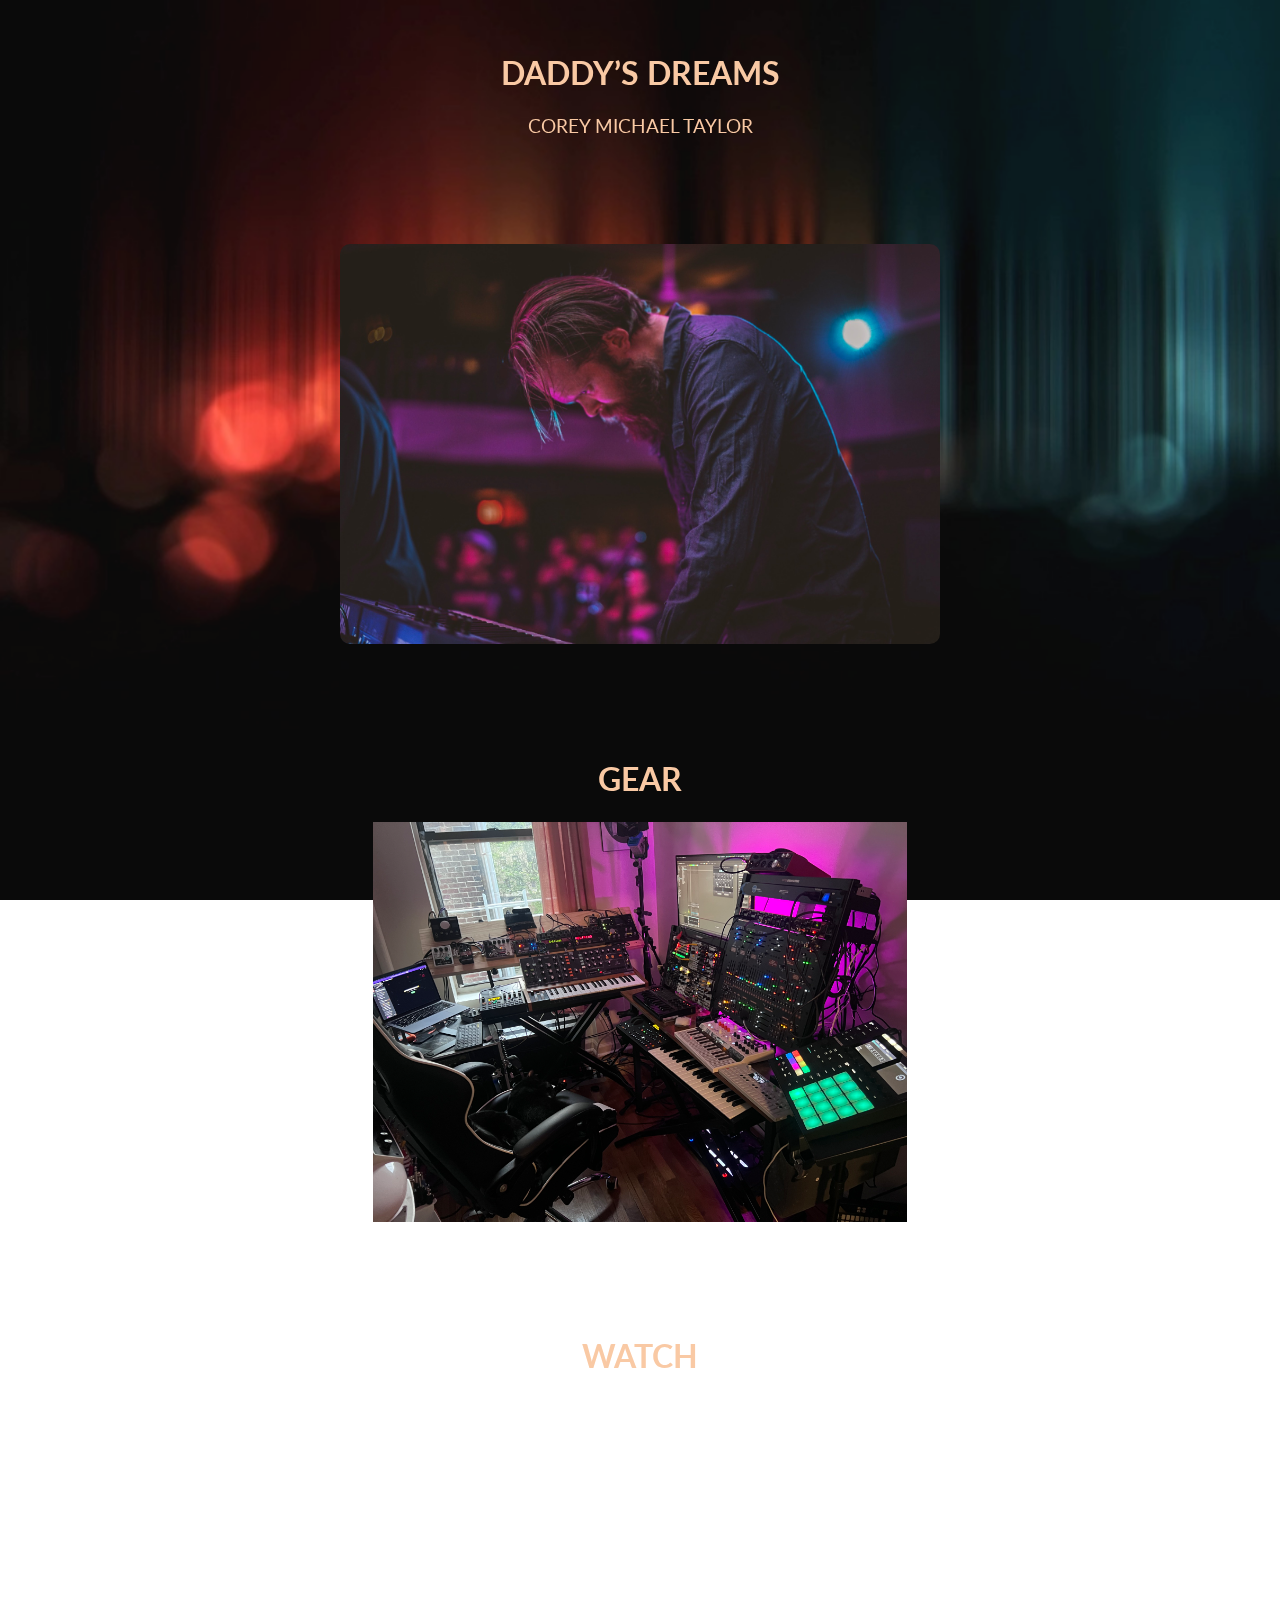
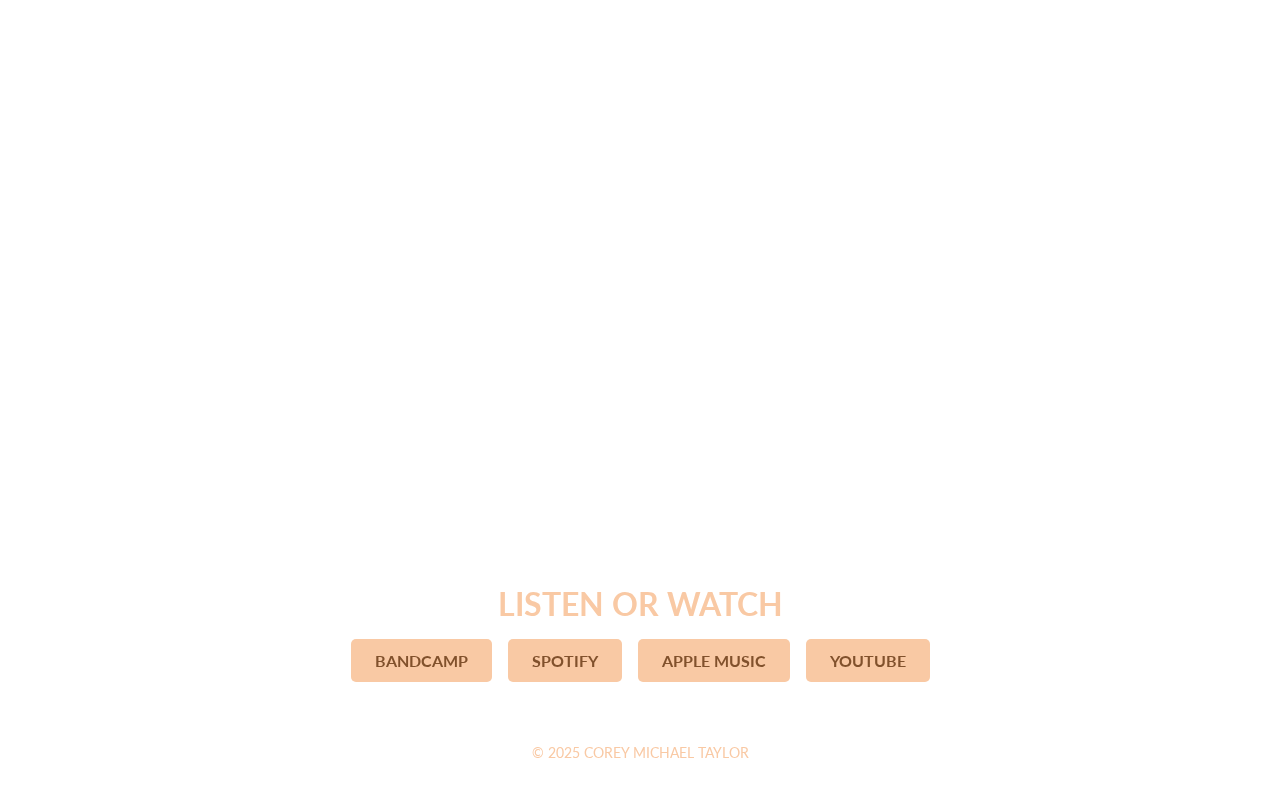
==== index.html @ fe7ff9eb "Update index.html" ====
<!DOCTYPE html>
<html lang="en">
<head>
  <meta charset="UTF-8" />
  <meta name="viewport" content="width=device-width, initial-scale=1.0"/>
  <title>Daddy’s Dreams | Corey Michael Taylor</title>
  <link href="https://fonts.googleapis.com/css2?family=Lato&display=swap" rel="stylesheet">
  <link rel="stylesheet" href="styles.css" />
</head>
<body>
  <div class="background"></div>

  <header>
    <h1>Daddy’s Dreams</h1>
    <p class="subtitle">Corey Michael Taylor</p>
  </header>

  <main>

    <!-- Artist Section -->
    <section class="hero">
      <img src="your-photo.jpg" alt="Corey Michael Taylor" class="media-item artist-photo" />
    </section>

    <!-- Gear Rack Section -->
    <section class="gear">
      <h2>Gear</h2>
      <img src="your-gear.jpg" alt="Studio Setup" class="media-item gear-photo" />
    </section>

    <!-- YouTube Video Section -->
    <section class="video">
  <h2>Watch</h2>
  <div class="video-container">
    <iframe 
      src="https://www.youtube.com/embed/ygEtELE8oko" 
      title="YouTube video player" 
      frameborder="0" 
      allow="accelerometer; autoplay; clipboard-write; encrypted-media; gyroscope; picture-in-picture" 
      allowfullscreen>
    </iframe>
  </div>
</section> 
    
    <!-- Streaming Links -->
   <section class="links">
  <h2>Listen or Watch</h2>
  <div class="buttons">
    <a href="https://daddysdreams.bandcamp.com" target="_blank" class="btn">Bandcamp</a>
    <a href="https://open.spotify.com/artist/6iEpKdnoOSKTkx4CukXvvy?si=j7G9SzTITCKkiD9bbLDvew" target="_blank" class="btn">Spotify</a>
    <a href="https://music.apple.com/us/artist/daddys-dreams/1742649456" target="_blank" class="btn">Apple Music</a>
    <a href="https://youtube.com/@catfizch?si=WZBeqJCY-DxHhq_T" target="_blank" class="btn">YouTube</a>
  </div>
</section>


  </main>

  <footer>
    <p>© 2025 Corey Michael Taylor</p>
  </footer>
</body>
</html>
---- styles.css ----
/* GLOBAL STYLES */
body {
  margin: 0;
  font-family: 'Lato', sans-serif;
  color: rgb(249, 201, 164); /* light orange */
  text-align: center;
  position: relative;
  overflow-x: hidden;
  text-transform: uppercase;
}

/* BACKGROUND */
.background {
  position: fixed;
  top: 0;
  left: 0;
  width: 100%;
  height: 100%;
  background-image: url('background.jpg'); /* replace with your actual file name */
  background-size: cover;
  background-position: center;
  background-repeat: no-repeat;
  background-attachment: fixed;
  z-index: -1;
  opacity: 0.96;
}

/* HEADER */
header {
  padding: 2rem 1rem;
}

.subtitle {
  font-size: 1.2rem;
  color: #f9c9a4;
}

/* MEDIA STYLING */
.media-item {
  width: 90%;
  max-width: 600px;
  height: auto;
  aspect-ratio: 3 / 2;
  object-fit: contain;
  display: block;
  margin: 1.5rem auto;
  border-radius: 10px;
}

/* VIDEO EMBED */
.video {
  padding: 2rem 1rem;
}

.video h2 {
  font-size: 2rem;
  margin-bottom: 1rem;
  color: #f9c9a4;
}

.video-container {
  position: relative;
  width: 80%;
  max-width: 800px;
  margin: 0 auto;
  padding-bottom: 56.25%; /* 16:9 ratio */
  height: 0;
  overflow: hidden;
  border-radius: 10px;
}

.video-container iframe {
  position: absolute;
  top: 0;
  left: 0;
  width: 100%;
  height: 100%;
  border: none;
  border-radius: 10px;
}

/* SECTION PADDING */
.gear, .links, .video, .hero {
  padding: 2rem 1rem;
}

h2 {
  font-size: 2rem;
  margin-bottom: 1rem;
  color: #f9c9a4;
}

/* BUTTONS */
.buttons {
  display: flex;
  justify-content: center;
  gap: 1rem;
  flex-wrap: wrap;
}

.btn {
  background-color: #f9c9a4;
  color: #81512c;
  padding: 0.75rem 1.5rem;
  text-decoration: none;
  border-radius: 5px;
  font-weight: bold;
  transition: background-color 0.3s;
  text-transform: uppercase;
}

.btn:hover {
  background-color: #eee;
}

/* FOOTER */
footer {
  padding: 1rem;
  font-size: 0.9rem;
  color: #f9c9a4;
}

/* MOBILE TWEAKS */
@media (max-width: 600px) {
  .media-item {
    width: 95%;
    aspect-ratio: auto;
  }

  h1 {
    font-size: 2rem;
  }

  .btn {
    font-size: 0.9rem;
    padding: 0.6rem 1rem;
  }
}
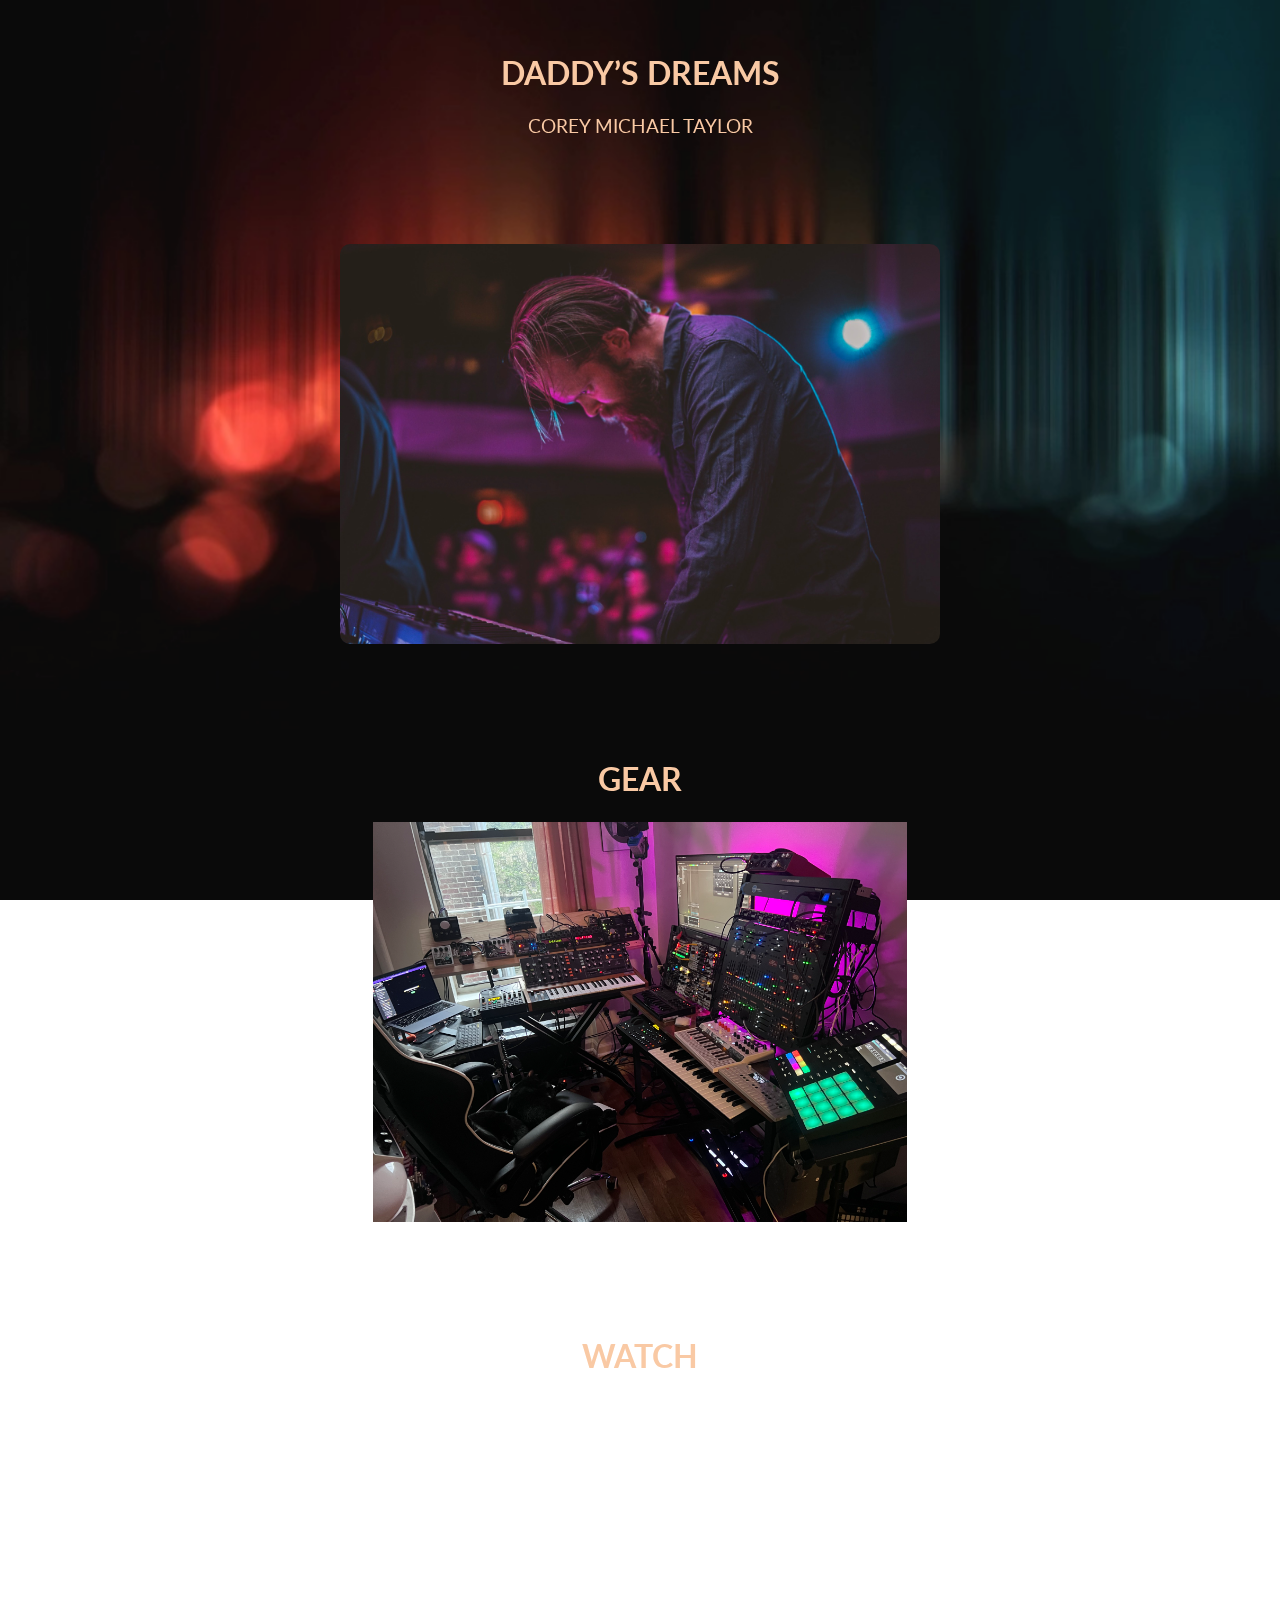
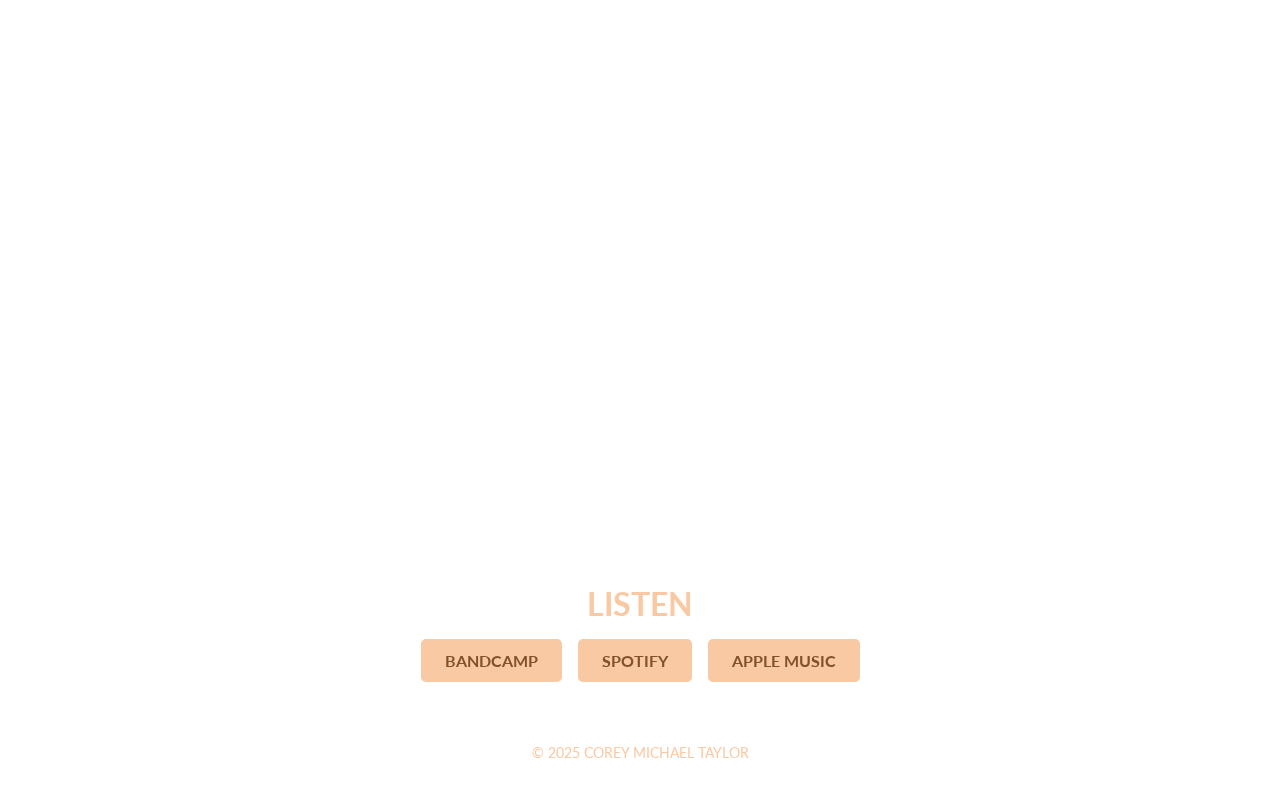
==== commit c03191f4: "Update index.html" ====
--- a/index.html
+++ b/index.html
@@ -3,7 +3,7 @@
 <head>
   <meta charset="UTF-8" />
   <meta name="viewport" content="width=device-width, initial-scale=1.0"/>
-  <title>Daddy’s Dreams | Corey Michael Taylor</title>
+  <title>Daddy’s Dreams | Electronic Music</title>
   <link href="https://fonts.googleapis.com/css2?family=Lato&display=swap" rel="stylesheet">
   <link rel="stylesheet" href="styles.css" />
 </head>
@@ -44,12 +44,11 @@
     
     <!-- Streaming Links -->
    <section class="links">
-  <h2>Listen or Watch</h2>
+  <h2>Listen</h2>
   <div class="buttons">
     <a href="https://daddysdreams.bandcamp.com" target="_blank" class="btn">Bandcamp</a>
     <a href="https://open.spotify.com/artist/6iEpKdnoOSKTkx4CukXvvy?si=j7G9SzTITCKkiD9bbLDvew" target="_blank" class="btn">Spotify</a>
     <a href="https://music.apple.com/us/artist/daddys-dreams/1742649456" target="_blank" class="btn">Apple Music</a>
-    <a href="https://youtube.com/@catfizch?si=WZBeqJCY-DxHhq_T" target="_blank" class="btn">YouTube</a>
   </div>
 </section>
 
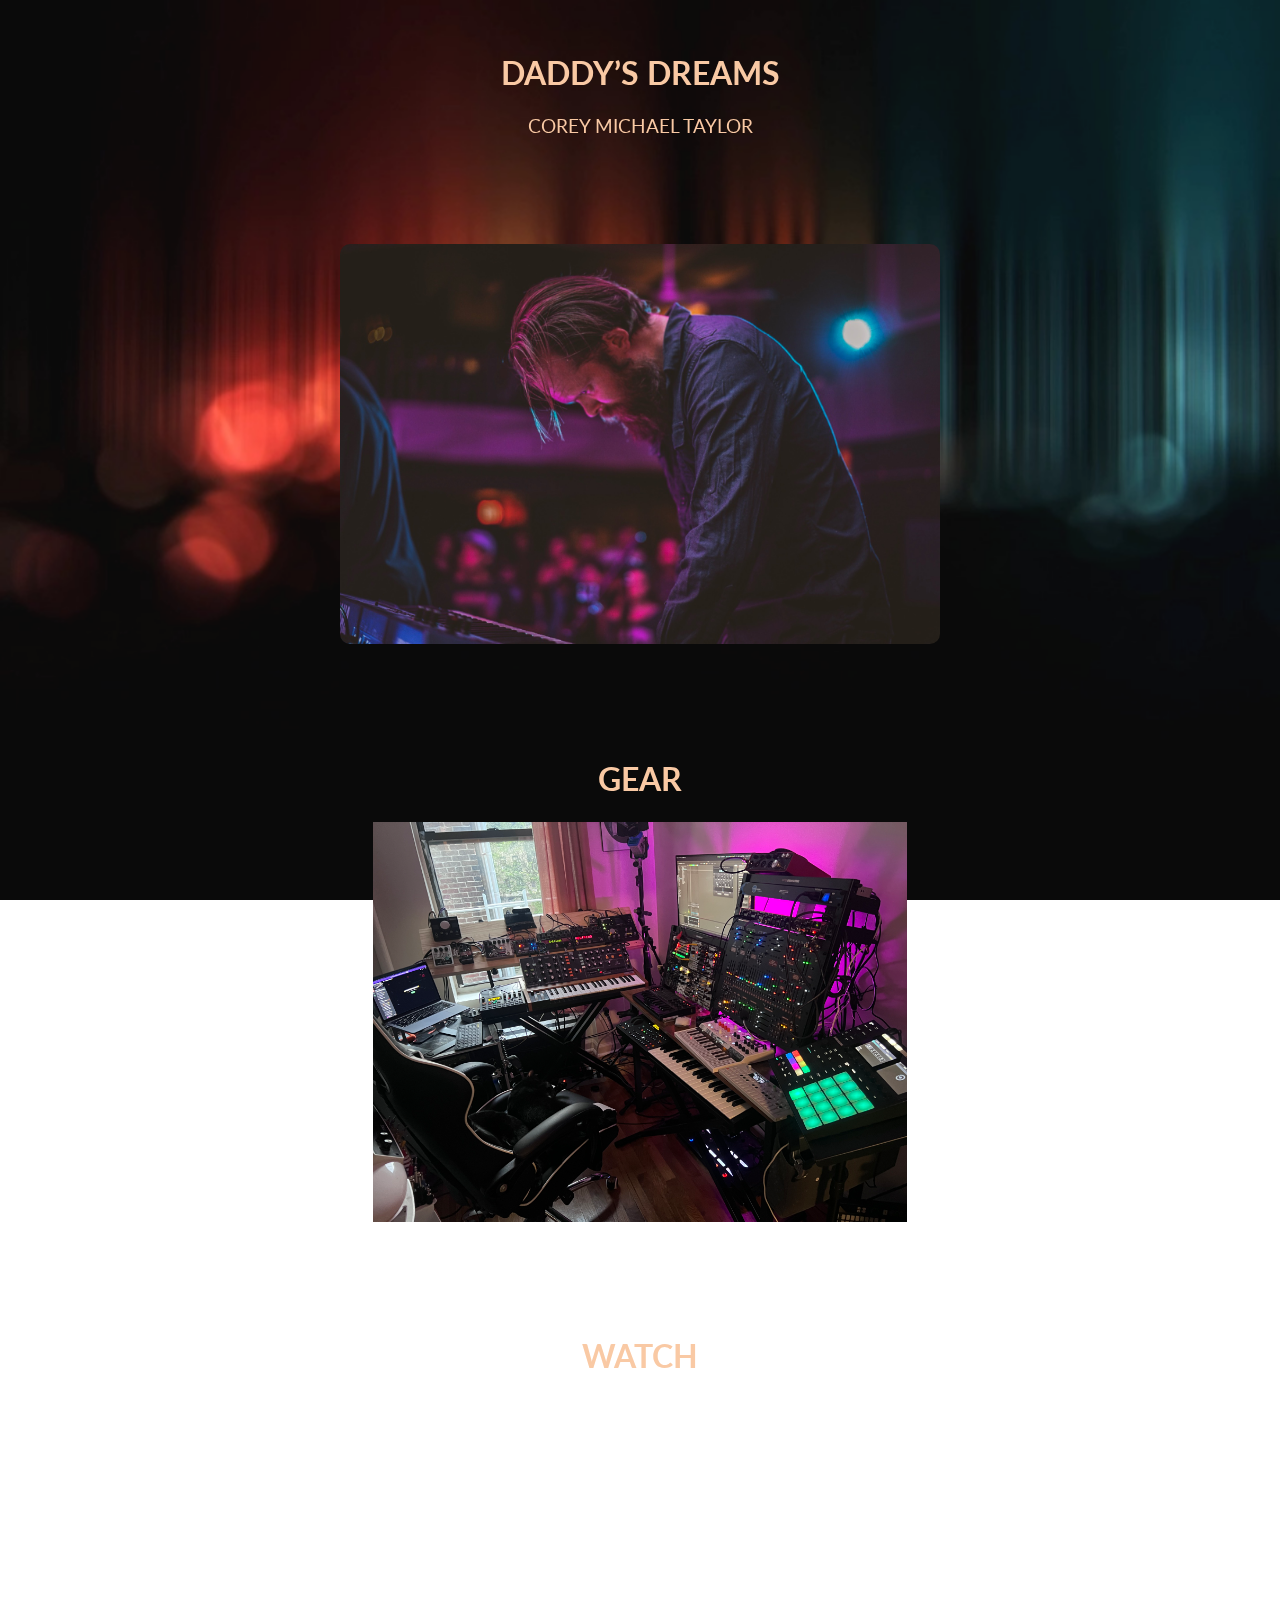
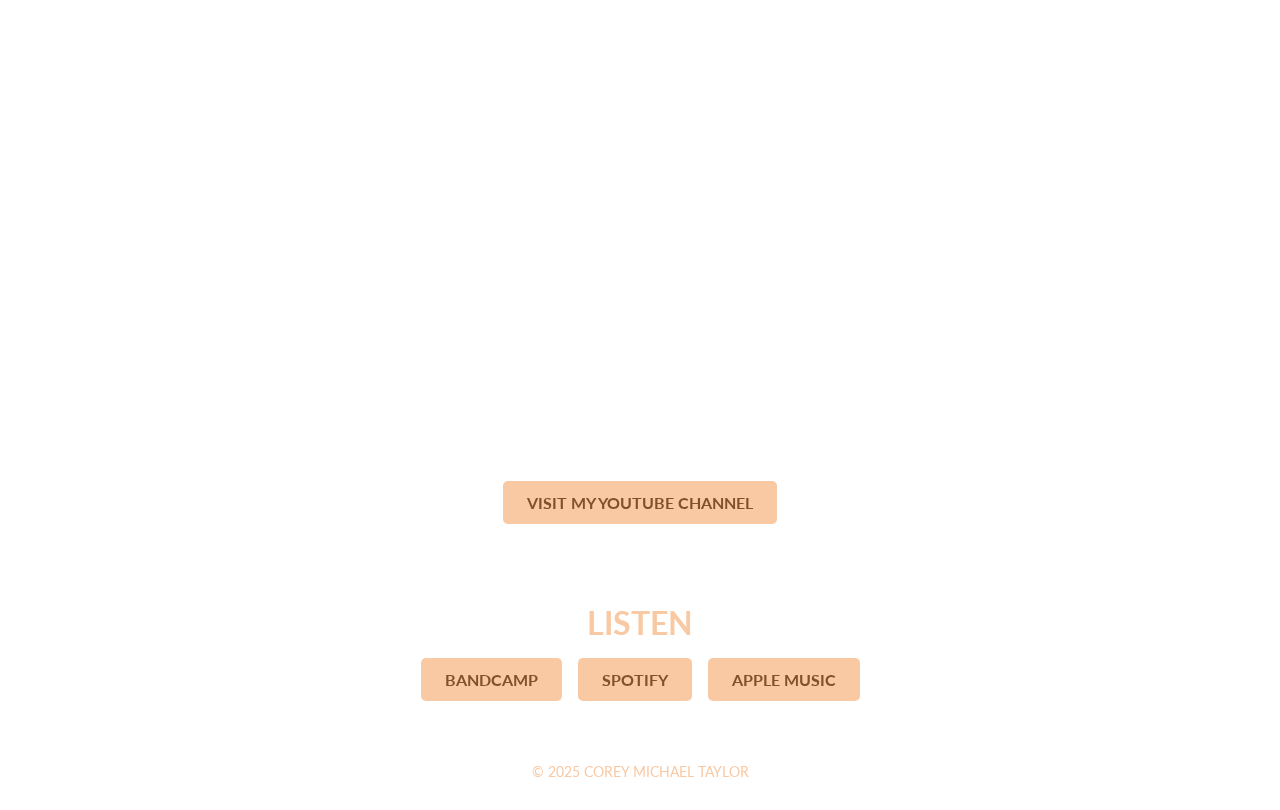
==== commit 122ce3fd: "Update index.html" ====
--- a/index.html
+++ b/index.html
@@ -40,6 +40,11 @@
       allowfullscreen>
     </iframe>
   </div>
+      <div class="video-link">
+  <a href="https://youtube.com/@catfizch" target="_blank" class="btn secondary-btn">
+    Visit My YouTube Channel
+  </a>
+</div>
 </section> 
     
     <!-- Streaming Links -->
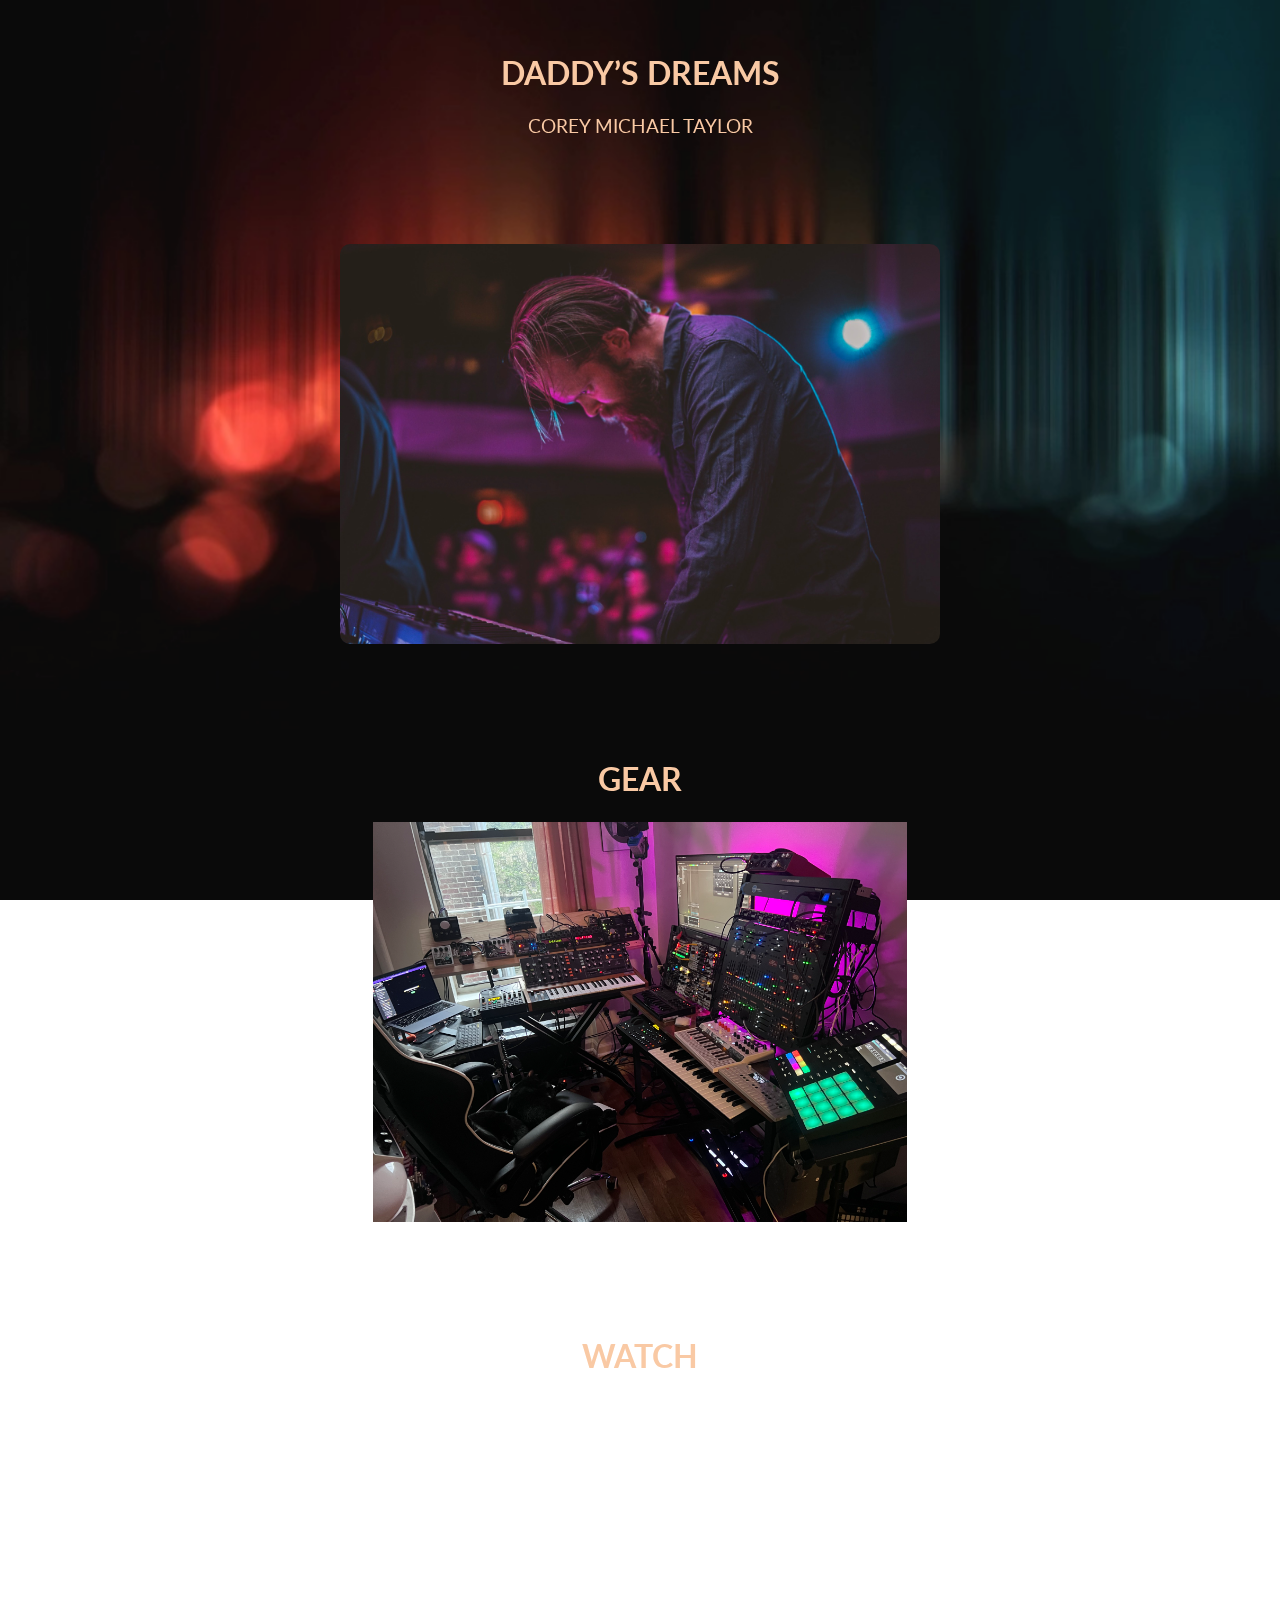
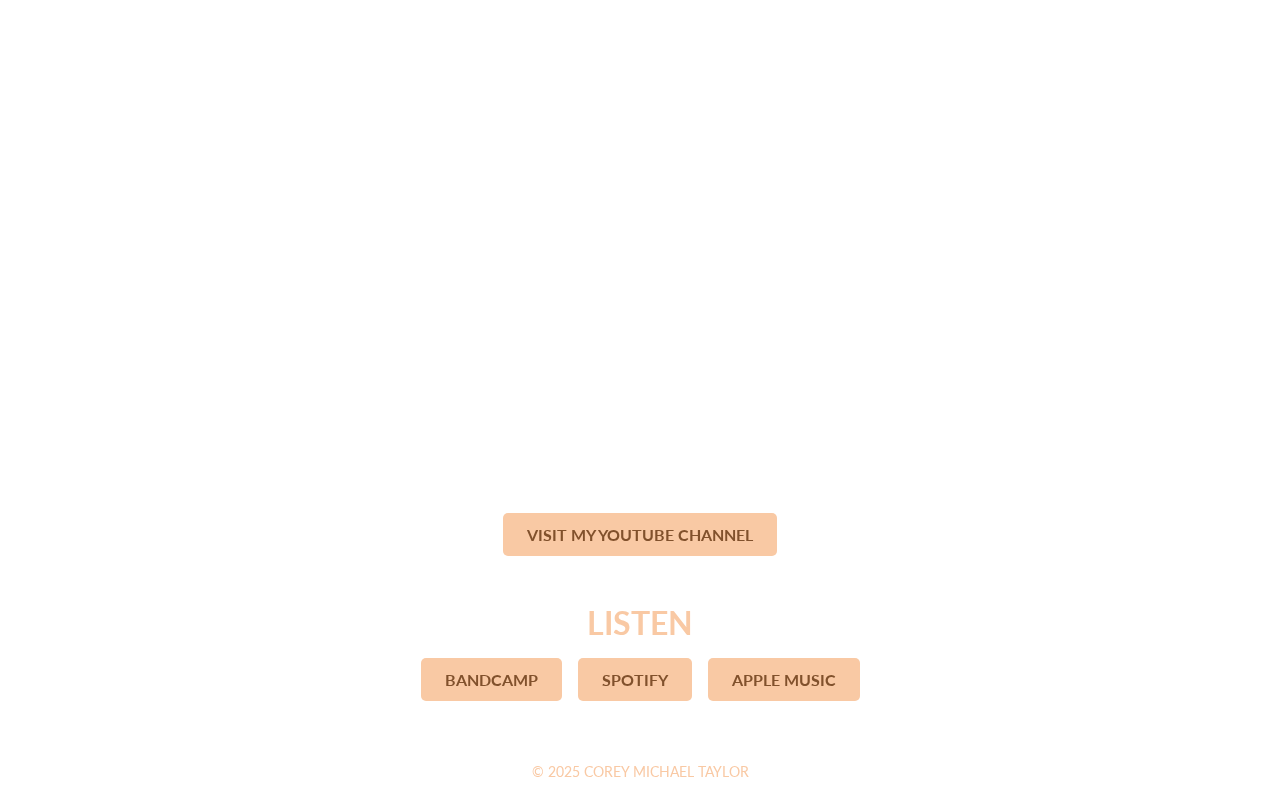
==== commit 3e8fd9b6: "Update index.html" ====
--- a/index.html
+++ b/index.html
@@ -40,7 +40,9 @@
       allowfullscreen>
     </iframe>
   </div>
-      <div class="video-link">
+</section> 
+<section>       
+<div class="video-link">
   <a href="https://youtube.com/@catfizch" target="_blank" class="btn secondary-btn">
     Visit My YouTube Channel
   </a>
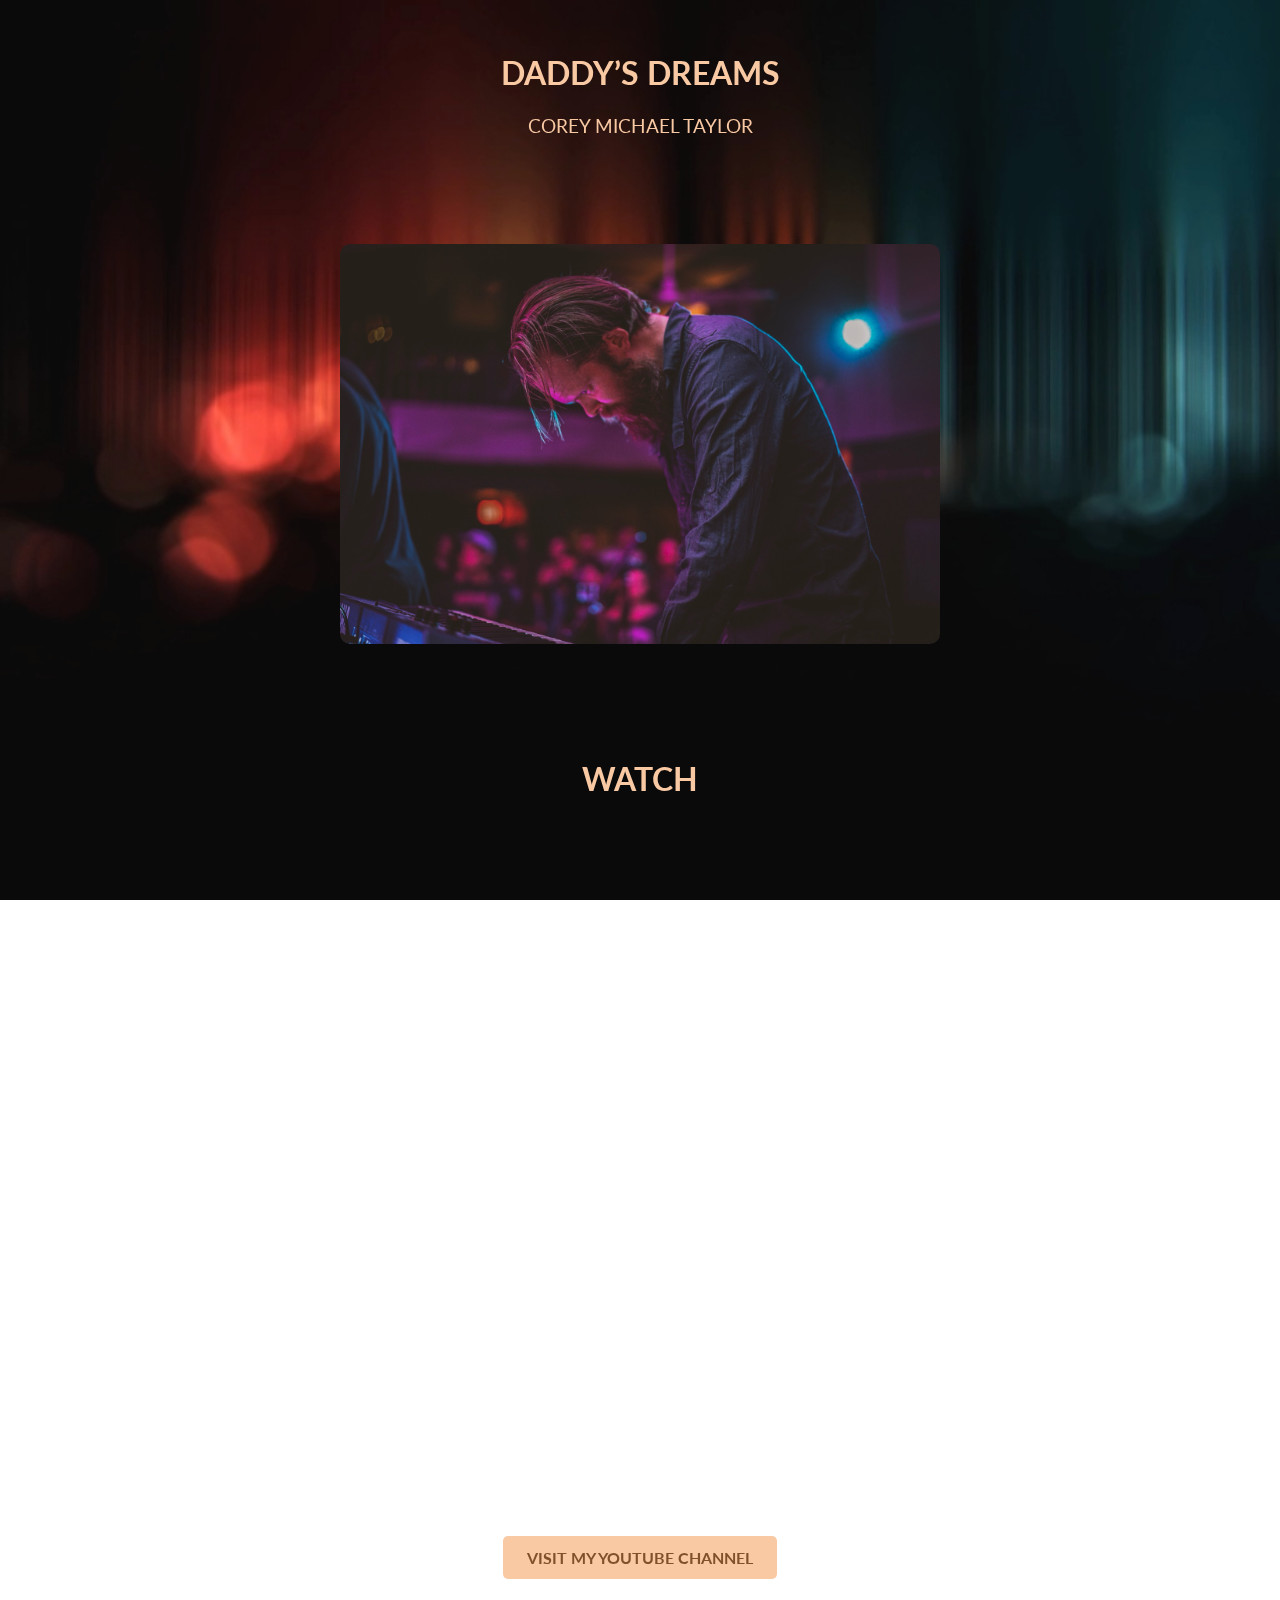
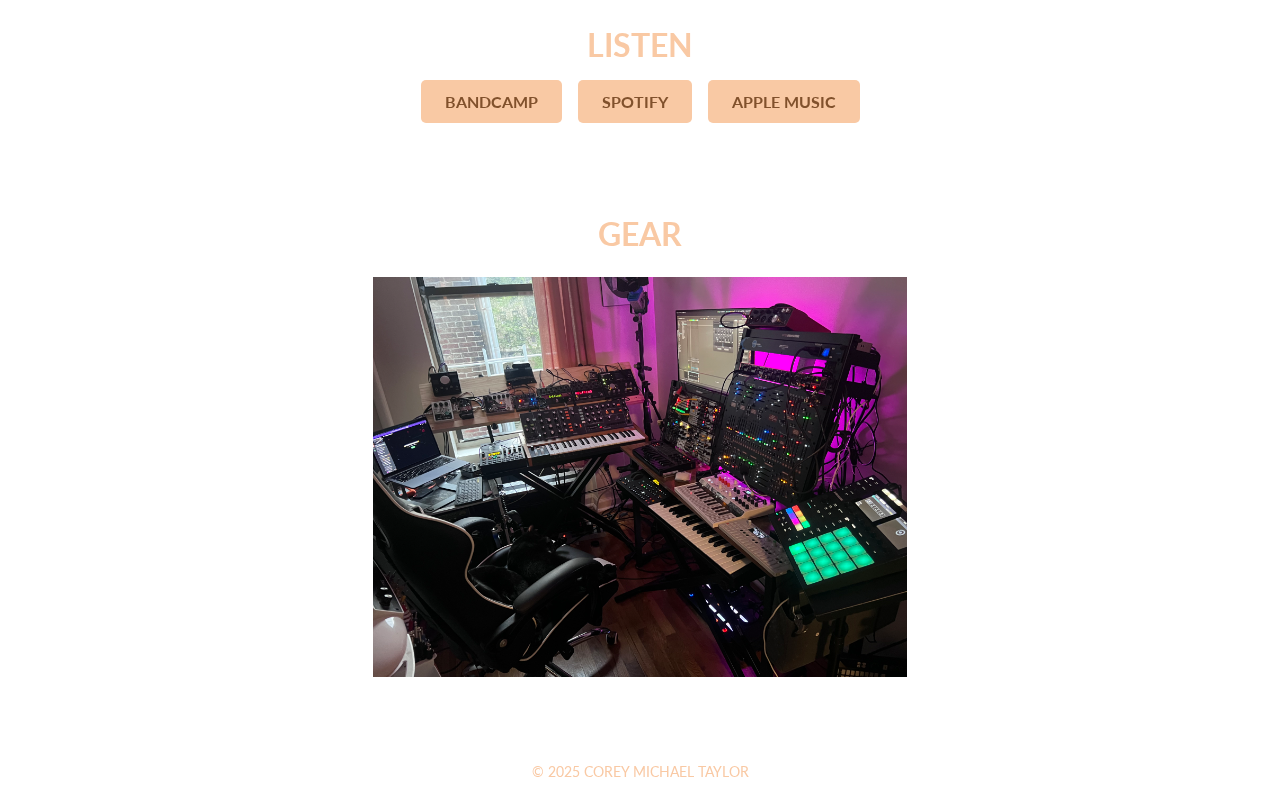
==== commit 946b1b14: "Update index.html" ====
--- a/index.html
+++ b/index.html
@@ -22,12 +22,6 @@
       <img src="your-photo.jpg" alt="Corey Michael Taylor" class="media-item artist-photo" />
     </section>
 
-    <!-- Gear Rack Section -->
-    <section class="gear">
-      <h2>Gear</h2>
-      <img src="your-gear.jpg" alt="Studio Setup" class="media-item gear-photo" />
-    </section>
-
     <!-- YouTube Video Section -->
     <section class="video">
   <h2>Watch</h2>
@@ -41,7 +35,7 @@
     </iframe>
   </div>
 </section> 
-<section>       
+<section class="video-link">       
 <div class="video-link">
   <a href="https://youtube.com/@catfizch" target="_blank" class="btn secondary-btn">
     Visit My YouTube Channel
@@ -59,6 +53,12 @@
   </div>
 </section>
 
+    <!-- Gear Rack Section -->
+    <section class="gear">
+      <h2>Gear</h2>
+      <img src="your-gear.jpg" alt="Studio Setup" class="media-item gear-photo" />
+    </section>
+    
 
   </main>
 
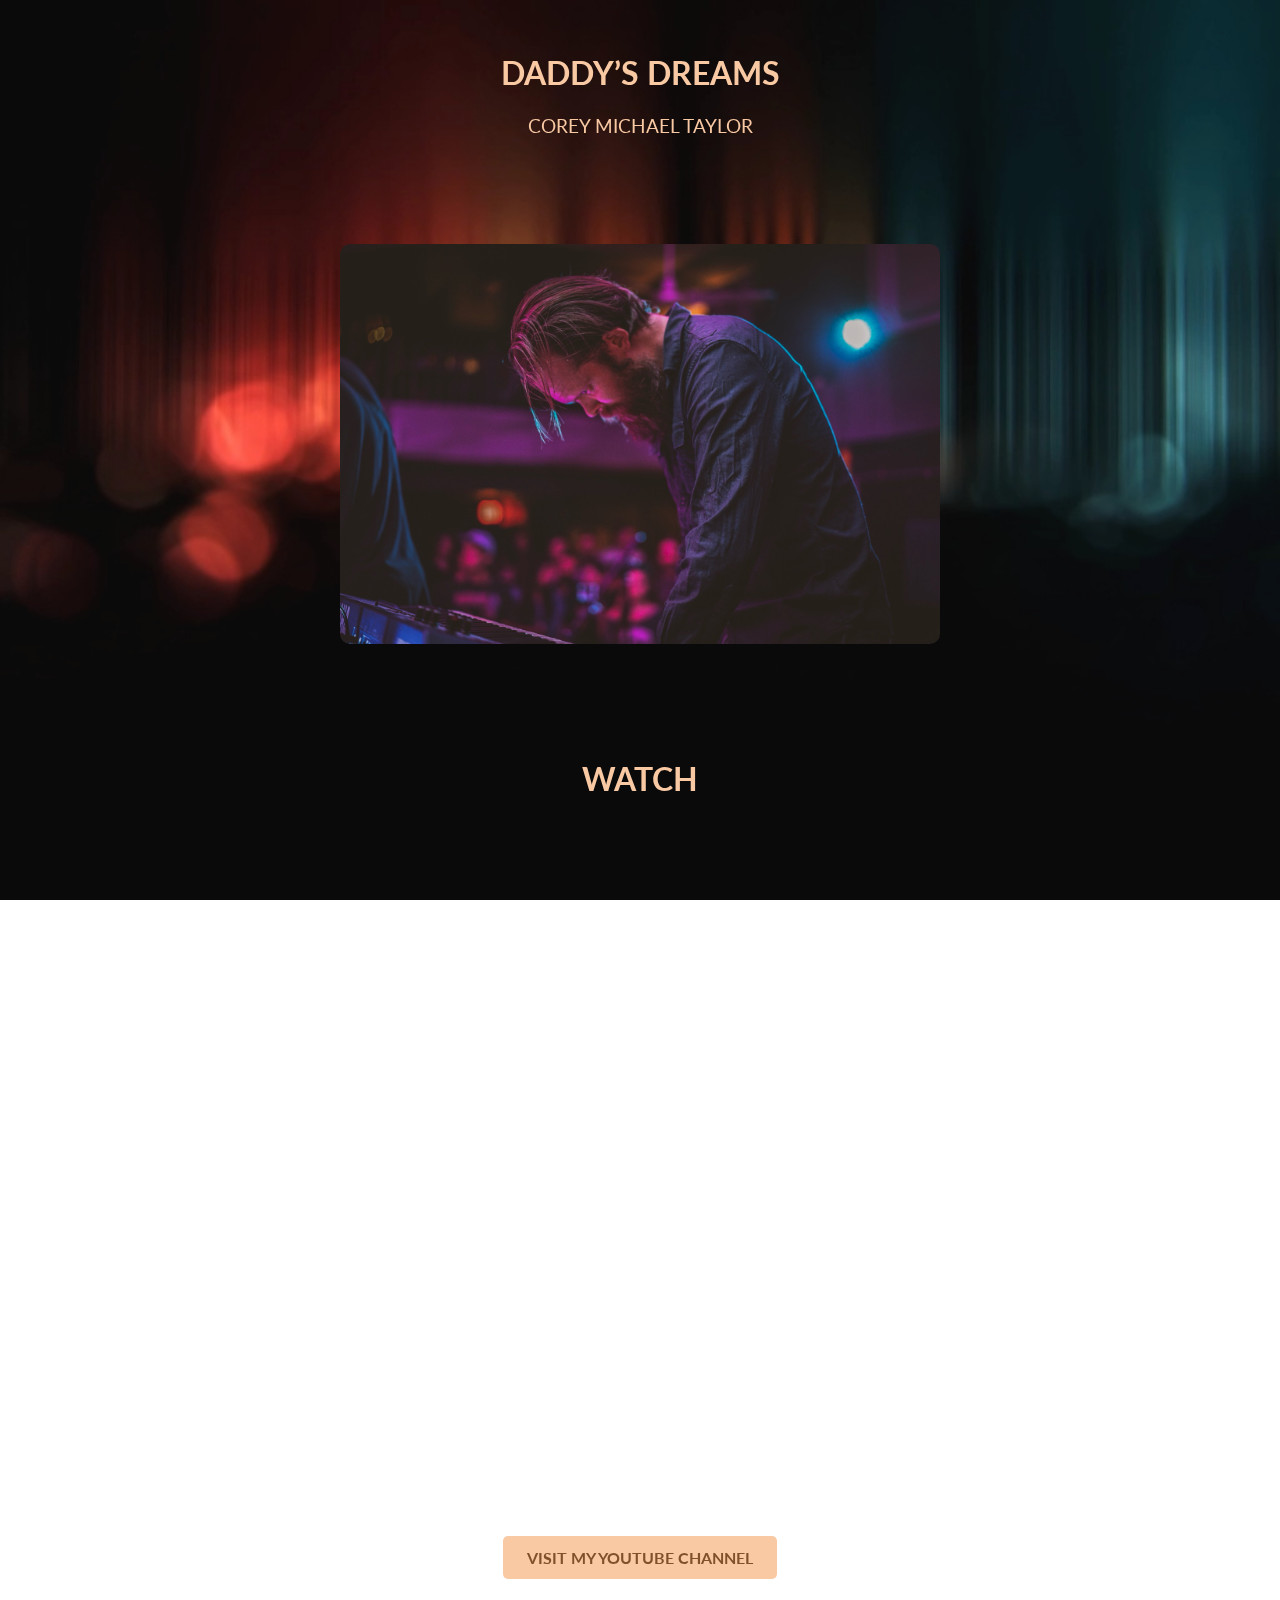
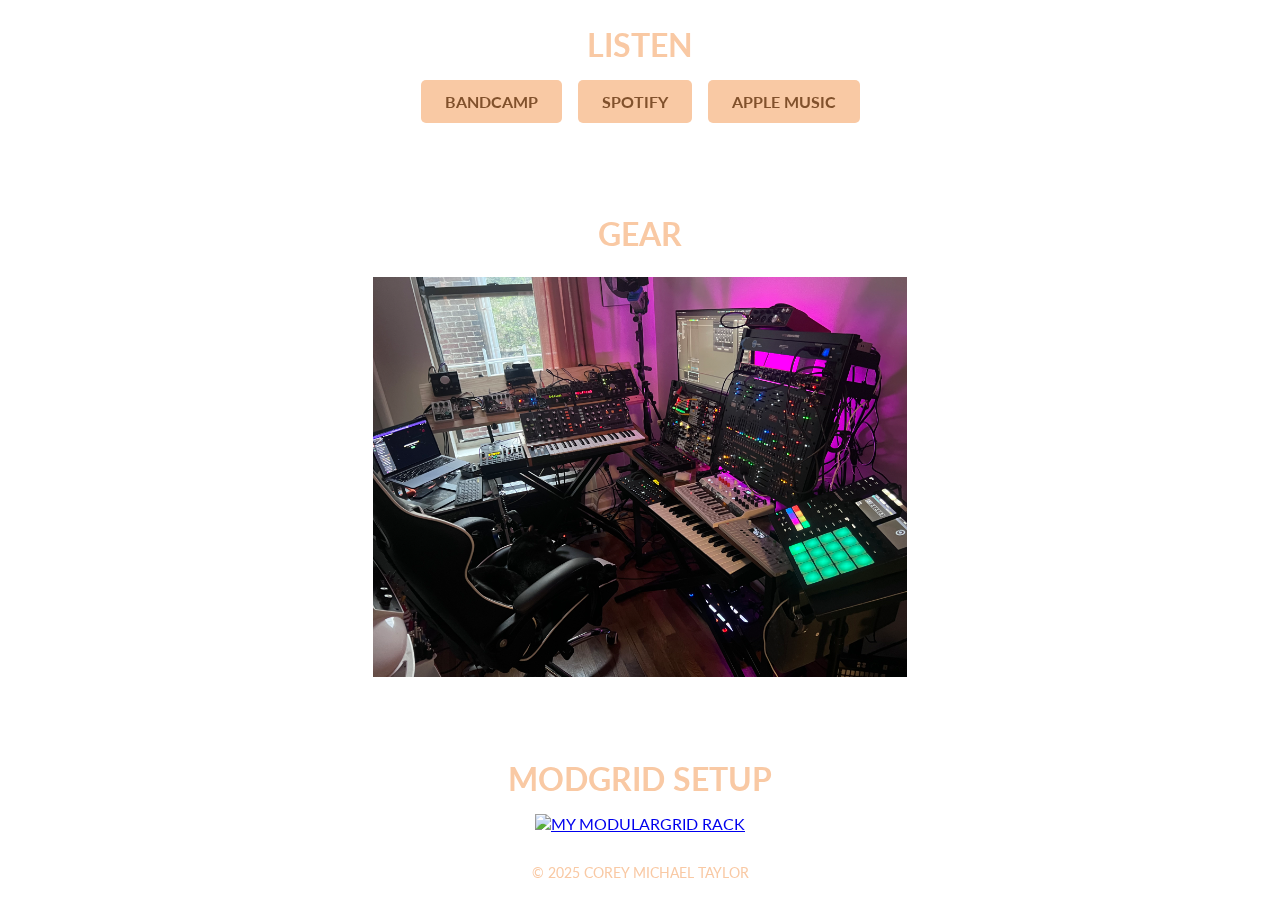
==== commit 95a47c90: "Update index.html" ====
--- a/index.html
+++ b/index.html
@@ -58,7 +58,13 @@
       <h2>Gear</h2>
       <img src="your-gear.jpg" alt="Studio Setup" class="media-item gear-photo" />
     </section>
-    
+
+    <section class="modulargrid">
+  <h2>ModGrid Setup</h2>
+  <a href="https://modulargrid.net/e/racks/view/2652802" target="_blank">
+    <img src="gear-rack.png" alt="My ModularGrid Rack" class="modular-image" />
+  </a>
+</section>
 
   </main>
 
